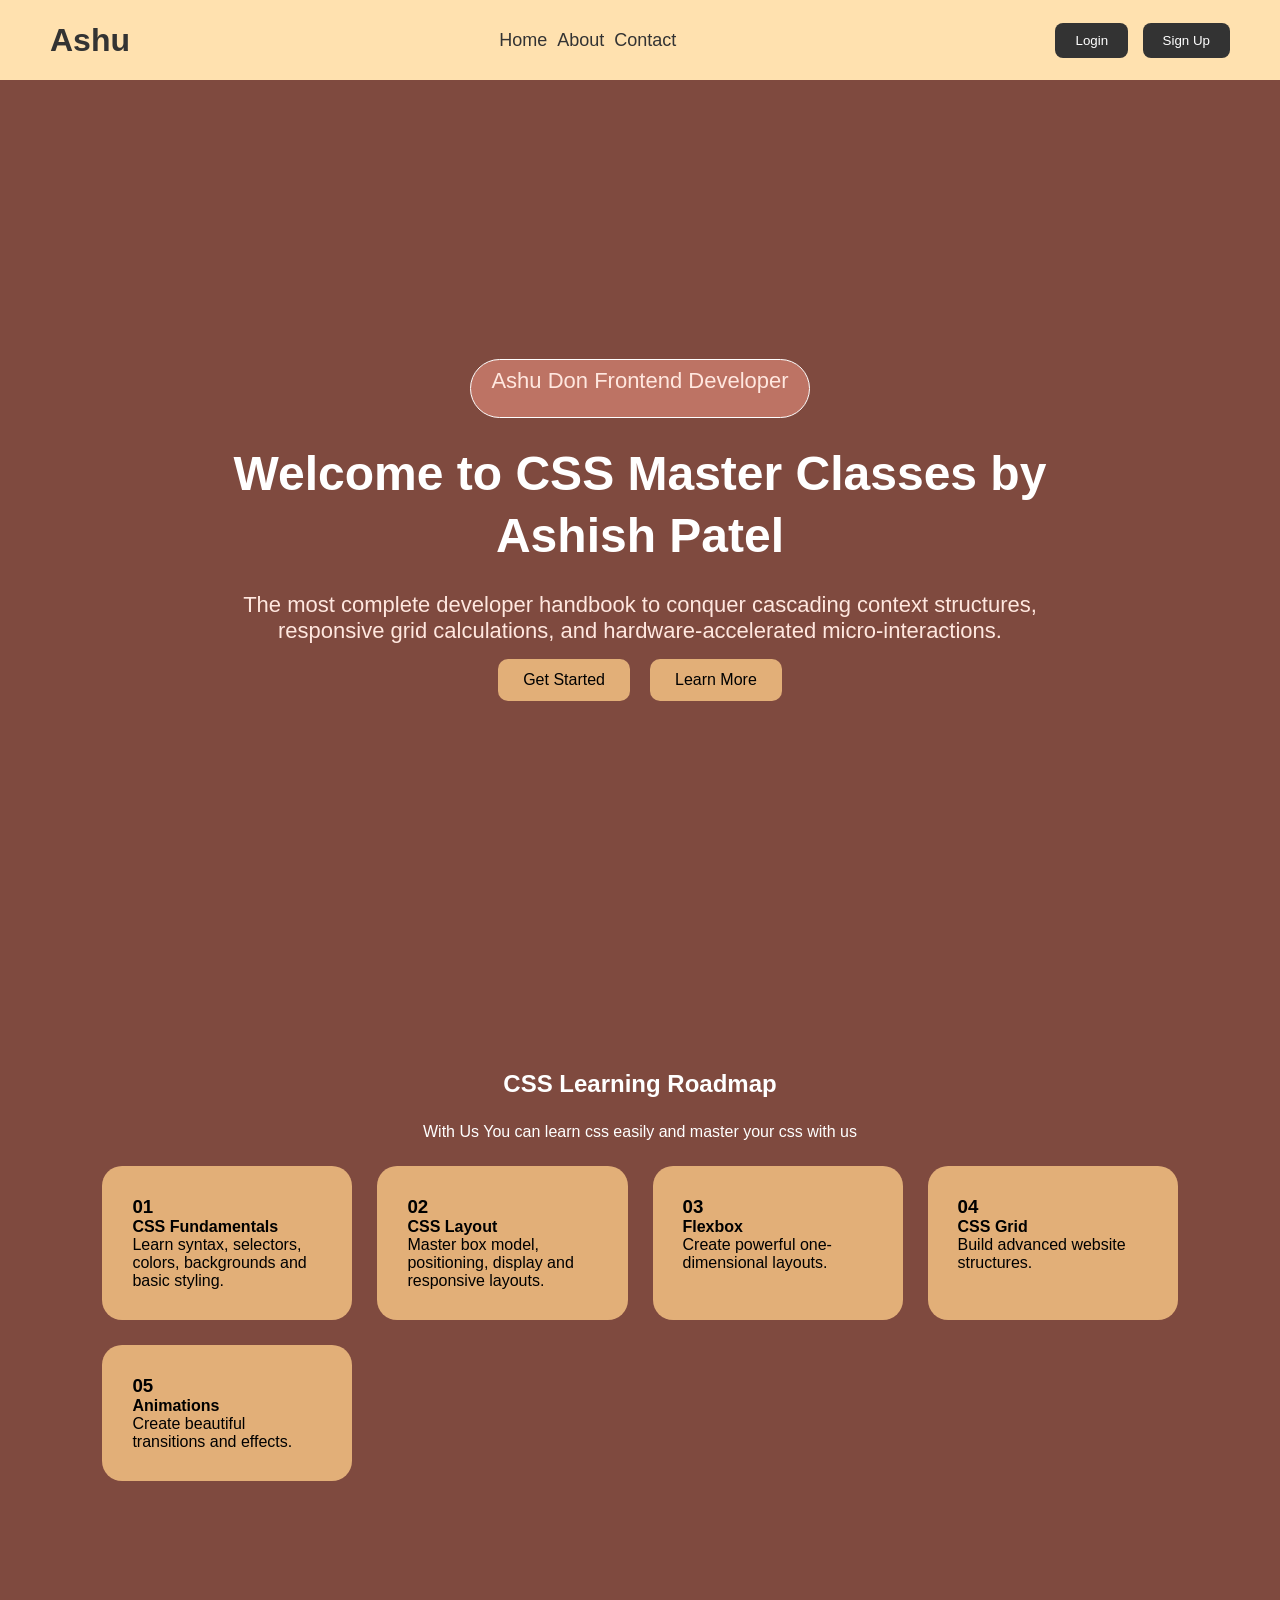
==== CSS-MASTER-PROJECT/index.html @ 46a4c278 "Roadmap added" ====
<!doctype html>
<html lang="en">
  <head>
    <meta charset="UTF-8" />
    <meta name="viewport" content="width=device-width, initial-scale=1.0" />
    <link rel="stylesheet" href="css/navbar.css" />
    <link rel="stylesheet" href="css/style.css" />
    <link rel="stylesheet" href="css/responsive.css" />
    <title>Document</title>
  </head>
  <body>
    <header class="header">
      <h1>Ashu</h1>
      <button
        id="nav-toggle"
        class="nav-toggle"
        aria-expanded="false"
        aria-label="Toggle navigation"
      >
        ☰
      </button>
      <nav>
        <ul>
          <li><a href="#home">Home</a></li>
          <li><a href="#about">About</a></li>
          <li><a href="#contact">Contact</a></li>
        </ul>
      </nav>
      <div>
        <button>Login</button>
        <button>Sign Up</button>
      </div>
    </header>

    <section id="home">
      <div class="Home_intro">
        <p>Ashu Don Frontend Developer</p>
      </div>
      <h1>Welcome to CSS Master Classes by Ashish Patel</h1>
      <p>
        The most complete developer handbook to conquer cascading context
        structures, responsive grid calculations, and hardware-accelerated
        micro-interactions.
      </p>
      <div class="button_container">
        <button class="btn">Get Started</button>
        <button class="btn">Learn More</button>
      </div>
    </section>

    <section id="Roadmap">
        <div class="Roadmap_header">
        <h1>CSS Learning Roadmap</h1>
        <p>With Us You can learn css easily and master your css with us </p>
        </div>
        
<div class="roadmap_container">


<div class="roadmap_card">

<h3>
01
</h3>

<h4>
CSS Fundamentals
</h4>

<p>
Learn syntax, selectors, colors,
backgrounds and basic styling.
</p>

</div>



<div class="roadmap_card">

<h3>
02
</h3>

<h4>
CSS Layout
</h4>

<p>
Master box model, positioning,
display and responsive layouts.
</p>

</div>




<div class="roadmap_card">

<h3>
03
</h3>

<h4>
Flexbox
</h4>

<p>
Create powerful one-dimensional layouts.
</p>

</div>




<div class="roadmap_card">

<h3>
04
</h3>

<h4>
CSS Grid
</h4>

<p>
Build advanced website structures.
</p>

</div>




<div class="roadmap_card">

<h3>
05
</h3>

<h4>
Animations
</h4>

<p>
Create beautiful transitions and effects.
</p>

</div>



</div>

    </section>
    <script src="js/main.js" defer></script>
  </body>
</html>
---- CSS-MASTER-PROJECT/css/navbar.css ----
.header {
    height: 80px;
    width: 100%;
    background-color: #FFE1AF;
    color:#fff;
    display: flex;
    align-items: center;
    justify-content: space-between;
    padding: 0 50px;
}

.header h1 {
    font-size: 32px;
    color: #333;
}
nav ul {
    display: flex;
    list-style: none;
    gap: 10px;
    
}

nav ul li a {
    text-decoration: none;
    color: #333;
    font-size: 18px;
}
nav ul li a:hover {
    color: #fff;
    transform: translateY(-2px);
    transition-timing-function: steps(4, jump-start);
}


.header button {
    padding: 10px 20px;
    border: none;
    border-radius: 8px;

    background-color: #333;
    color: white;

    cursor: pointer;
    margin-left: 10px;

   transition-timing-function: revert-layer;
}


.header button:hover {
    background-color: #361a0a;
    color: #ffffff;
    transform: translateY(-2px);
}


.nav-toggle {
    display: none;
    background: transparent;
    border: none;
    font-size: 26px;
    cursor: pointer;
    color: #333;
}


@media (max-width: 560px) {
    .header {
        padding: 0 16px;
        height: 64px;
    }

    .header h1 {
        font-size: 20px;
    }

    .nav-toggle {
        display: block;
    }

    nav ul {
        display: none;
        position: absolute;
        top: 64px;
        left: 0;
        right: 0;
        background: #FFE1AF;
        flex-direction: column;
        gap: 0;
        padding: 12px 16px;
    }

    nav ul li {
        margin: 8px 0;
    }

    .header.nav-open nav ul {
        display: flex;
    }

    .header > div { 
        display: none;
    }
}
---- CSS-MASTER-PROJECT/css/style.css ----
* {
    margin: 0;
    padding: 0;
    box-sizing: border-box;
}


body {
    background-color: #7f4a3f;
    font-family: Arial, sans-serif;
}



#home {
    min-height: 100vh;

    display: flex;
    flex-direction: column;

    justify-content: center;
    align-items: center;

    text-align: center;

    padding: 20px;
}




.Home_intro {

    height: auto;

    text-align: center;

    padding: 8px 20px;

    border-radius: 50px;

    background-color: #bd7364;

    margin-bottom: 25px;

    color: white;

    font-size: 15px;

    border: 1px solid white;
}



#home h1 {

    max-width: 980px;

    font-size: 48px;

    color: #fff;

    line-height: 1.3;

    margin-bottom: 25px;
}




#home p {

    max-width: 800px;

    color: #ffe7df;

    font-size: 22px;

    margin-bottom: 15px;

}




.button_container {

    display: flex;

    gap: 20px;

    justify-content: center;

    align-items: center;

}


.btn {
    background-color: #e2af78;
    border: none;
    border-radius: 10px;
    padding: 12px 25px;
    color: #000;
    cursor: pointer;
    font-size: 16px;
    transition: all 0.3s ease;
}


.btn:hover {
    transform: translateY(-5px);
    background-color: #f4b46f;
    color: #fff;
}
#Roadmap{
    height: 100vh;
    padding:90px 8%;
}
.Roadmap_header{
    color: white;
    margin-bottom: 25px;
    text-align: center;
}
.Roadmap_header h1{
    margin-bottom: 25px;
}


.roadmap_container{
     display:grid;
    grid-template-columns:
    repeat(auto-fit,minmax(220px,1fr));
    gap:25px;
}

.roadmap_card{
    background-color:#e2af78;
    padding:30px;
    border-radius:20px;
    transition:.4s;
}
.roadmap_card:hover{
    transform:
    translateY(-10px);
    color: white;
    background:#b78856;

}























@media (max-width: 768px) {


    #home h1 {

        font-size: 36px;

        max-width: 600px;

    }


    #home p {

        font-size: 18px;

    }


    .button_container {

        gap: 15px;

    }


    .btn {

        padding: 10px 20px;

    }

}





@media (max-width: 480px) {


    #home {

        padding: 15px;

    }


    .Home_intro {

        font-size: 13px;

        padding: 7px 15px;

    }


    #home h1 {

        font-size: 28px;

        line-height: 1.2;

    }


    #home p {

        font-size: 16px;

        line-height: 1.5;

    }


    .button_container {

        flex-direction: column;

        width: 100%;

    }


    .btn {

        width: 80%;

    }

}
---- CSS-MASTER-PROJECT/css/responsive.css ----
:root{
  --max-content-width: 1200px;
  --gap: 16px;
}


.container{
  width: 100%;
  max-width: var(--max-content-width);
  margin: 0 auto;
  padding: 0 var(--gap);
}


@media (max-width: 900px){
  .grid-2{
    display: block;
  }
}


@media (max-width: 580px){
  body{
    font-size: 16px;
  }

  .header h1{
    margin-right: 8px;
  }

  button{
    padding: 8px 12px;
  }
}


@media (max-width: 420px){
  .header{
    padding: 0 12px;
  }
}
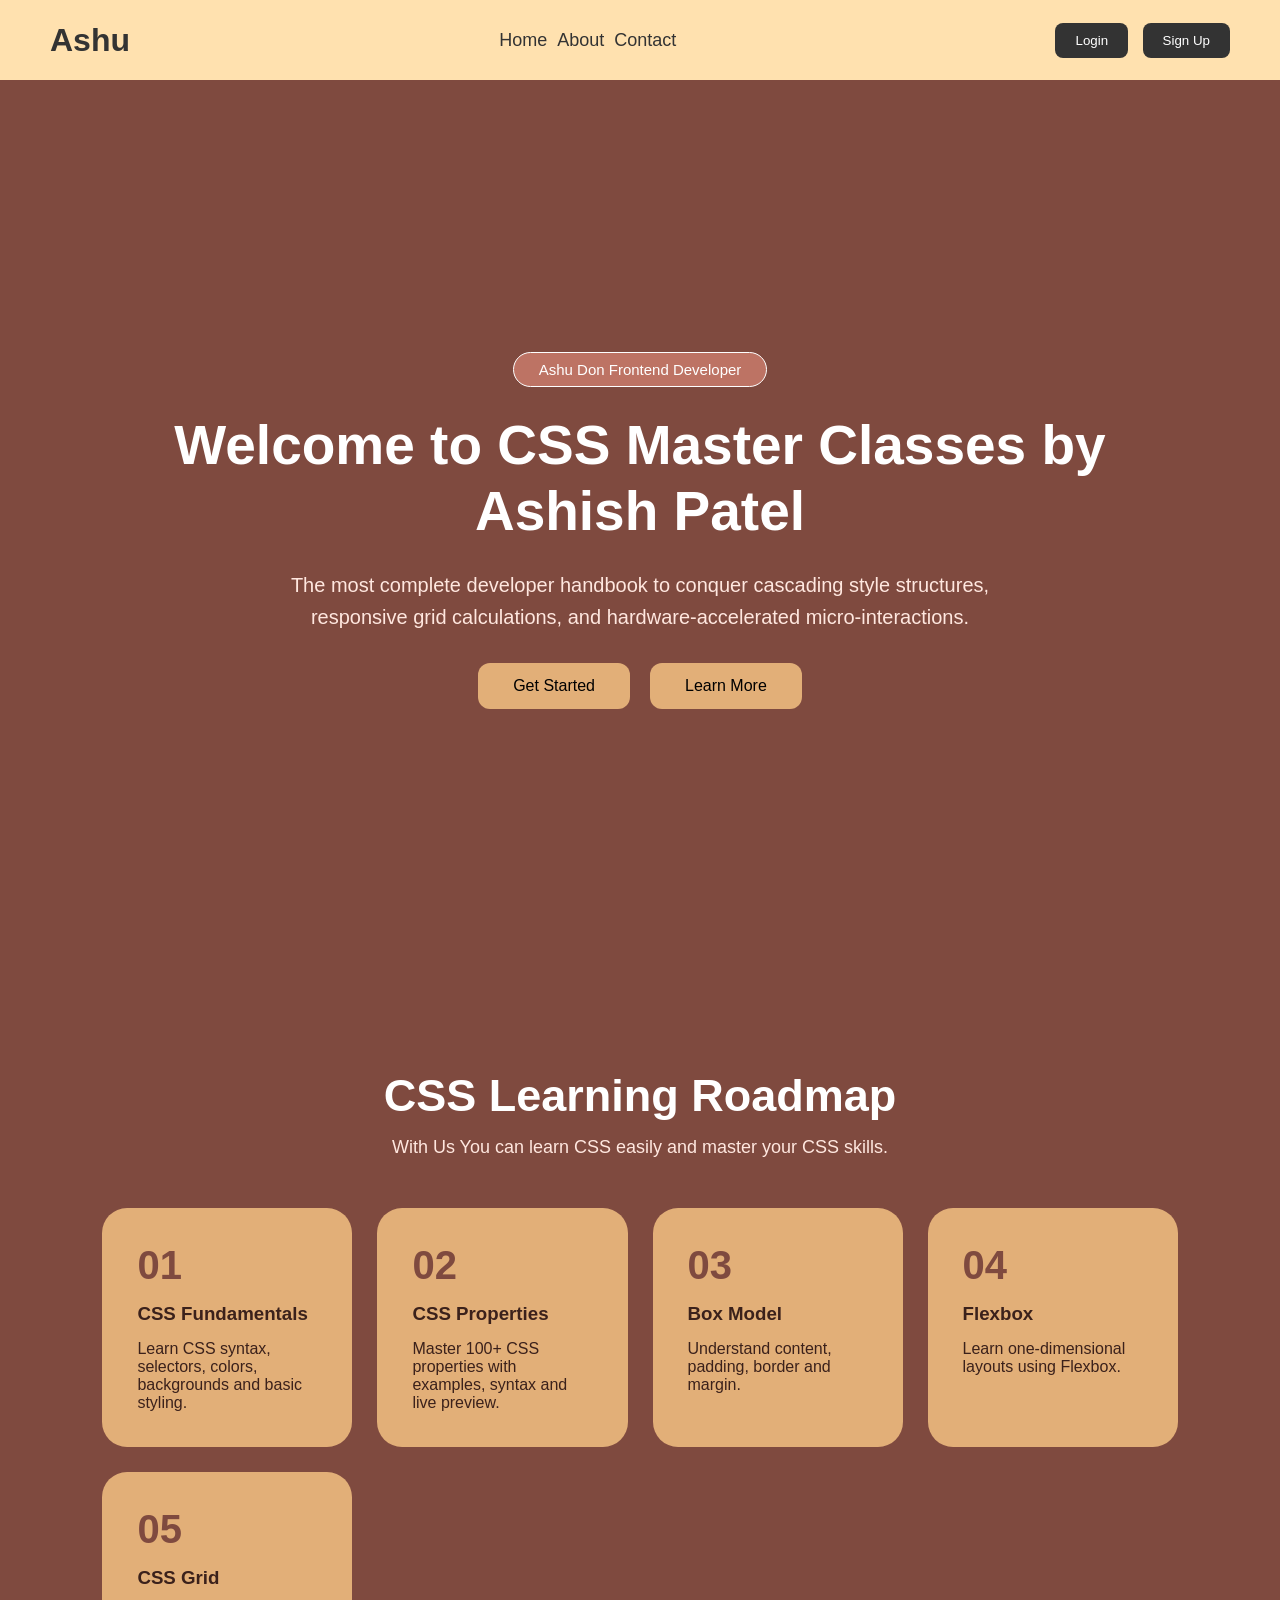
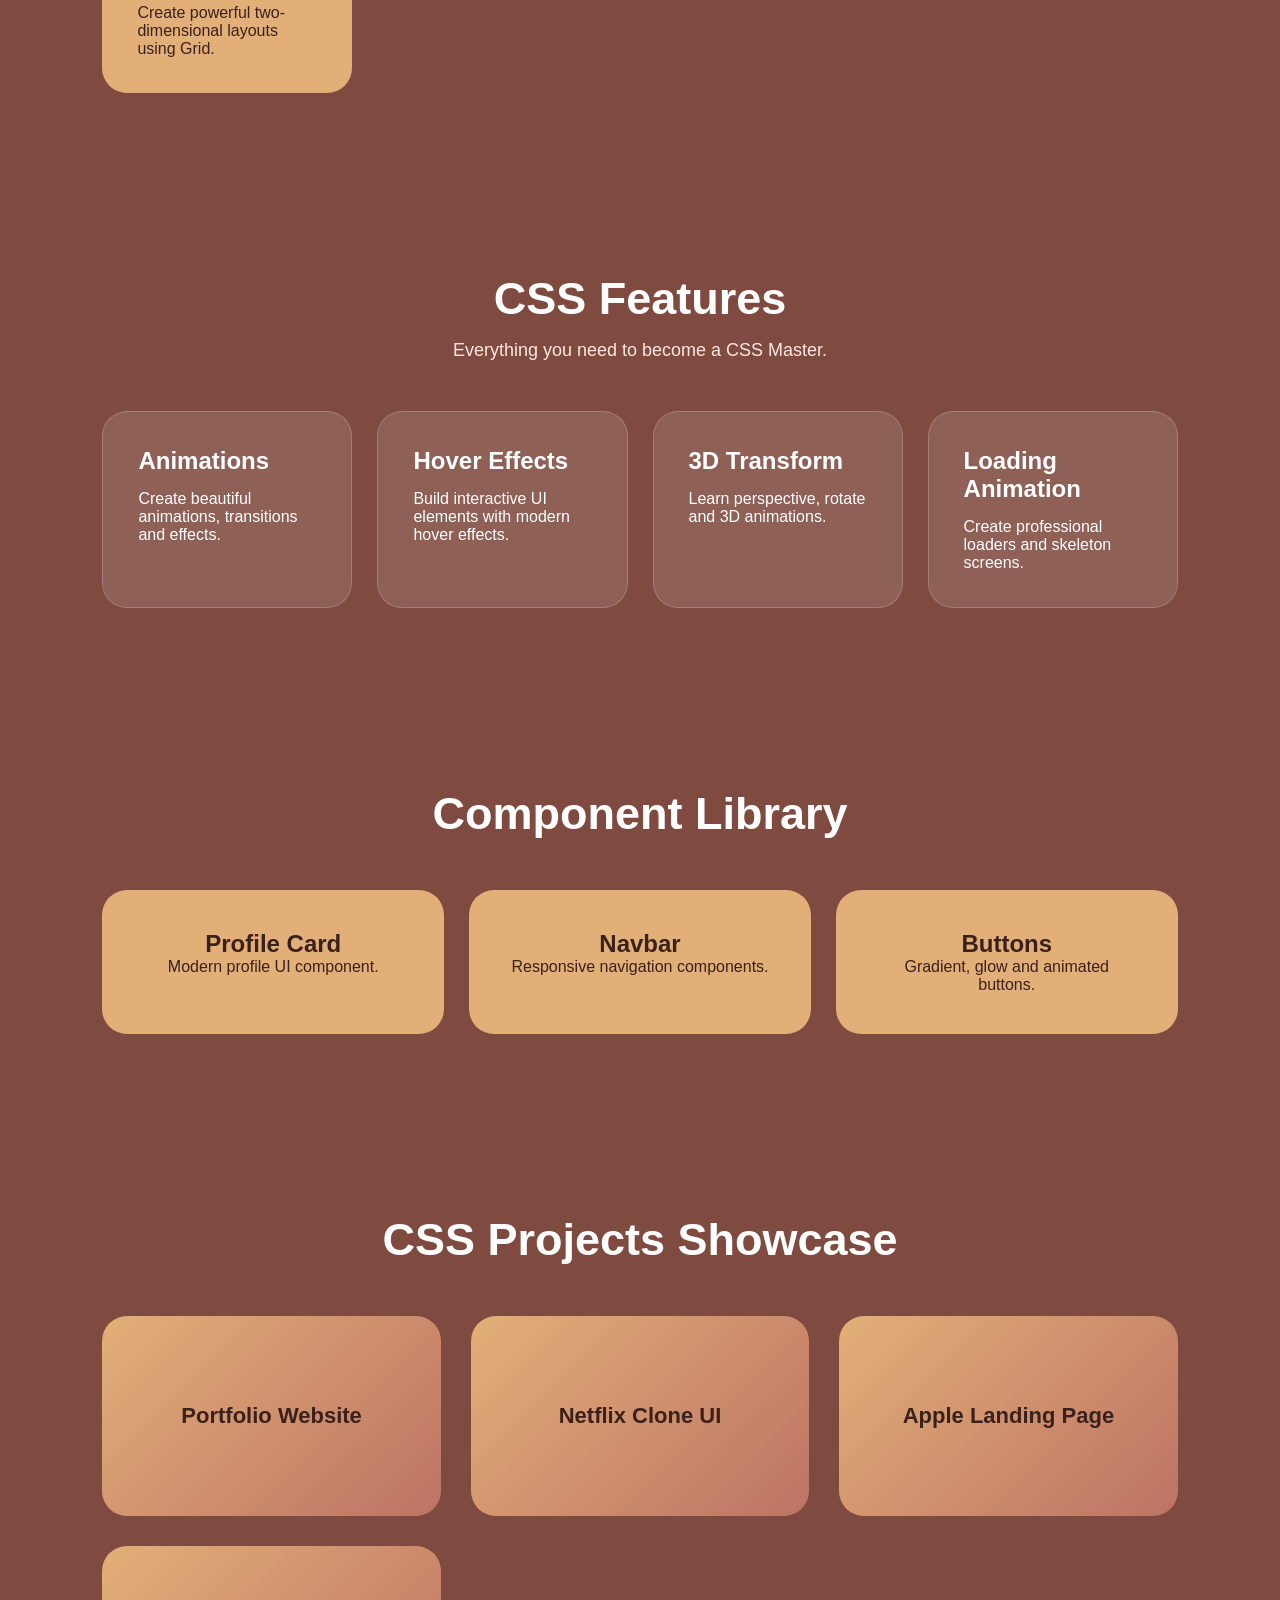
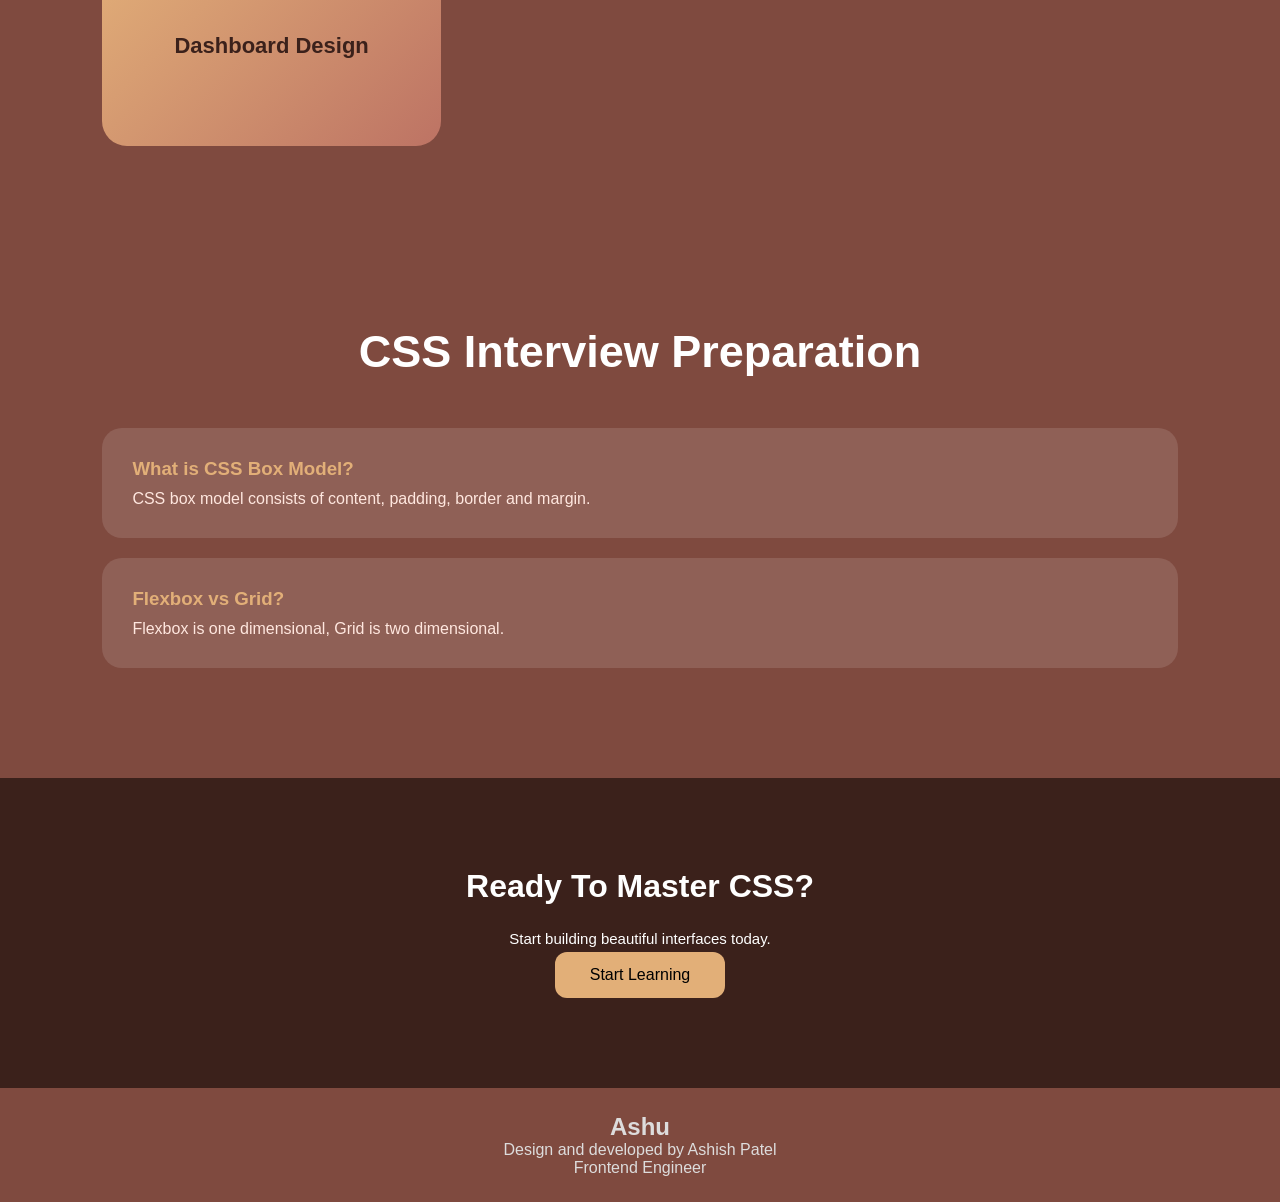
==== commit d12aa2cd: "added" ====
--- a/CSS-MASTER-PROJECT/index.html
+++ b/CSS-MASTER-PROJECT/index.html
@@ -5,6 +5,7 @@
     <meta name="viewport" content="width=device-width, initial-scale=1.0" />
     <link rel="stylesheet" href="css/navbar.css" />
     <link rel="stylesheet" href="css/style.css" />
+    <link rel="stylesheet" href="css/animations.css">
     <link rel="stylesheet" href="css/responsive.css" />
     <title>Document</title>
   </head>
@@ -32,43 +33,83 @@
       </div>
     </header>
 
-    <section id="home">
-      <div class="Home_intro">
+    <!-- ================= HOME SECTION ================= -->
+
+<section id="home">
+
+    <div class="Home_intro">
         <p>Ashu Don Frontend Developer</p>
-      </div>
-      <h1>Welcome to CSS Master Classes by Ashish Patel</h1>
-      <p>
-        The most complete developer handbook to conquer cascading context
-        structures, responsive grid calculations, and hardware-accelerated
-        micro-interactions.
-      </p>
-      <div class="button_container">
-        <button class="btn">Get Started</button>
-        <button class="btn">Learn More</button>
-      </div>
-    </section>
-
-    <section id="Roadmap">
-        <div class="Roadmap_header">
-        <h1>CSS Learning Roadmap</h1>
-        <p>With Us You can learn css easily and master your css with us </p>
-        </div>
-        
+    </div>
+
+
+    <h1>
+        Welcome to CSS Master Classes by Ashish Patel
+    </h1>
+
+
+    <p>
+        The most complete developer handbook to conquer cascading
+        style structures, responsive grid calculations, and
+        hardware-accelerated micro-interactions.
+    </p>
+
+
+    <div class="button_container">
+
+        <button class="btn">
+            Get Started
+        </button>
+
+
+        <button class="btn">
+            Learn More
+        </button>
+
+    </div>
+
+</section>
+
+
+
+
+
+<!-- ================= ROADMAP SECTION ================= -->
+
+
+<section id="Roadmap">
+
+
+<div class="Roadmap_header">
+
+<h1>
+CSS Learning Roadmap
+</h1>
+
+
+<p>
+With Us You can learn CSS easily and master your CSS skills.
+</p>
+
+
+</div>
+
+
+
 <div class="roadmap_container">
 
 
 <div class="roadmap_card">
 
-<h3>
+<h2>
 01
-</h3>
-
-<h4>
+</h2>
+
+<h3>
 CSS Fundamentals
-</h4>
-
-<p>
-Learn syntax, selectors, colors,
+</h3>
+
+<p>
+Learn CSS syntax, selectors, colors,
 backgrounds and basic styling.
 </p>
 
@@ -76,85 +117,426 @@
 
 
 
+
 <div class="roadmap_card">
 
-<h3>
+<h2>
 02
-</h3>
-
-<h4>
-CSS Layout
-</h4>
-
-<p>
-Master box model, positioning,
-display and responsive layouts.
-</p>
-
-</div>
+</h2>
+
+<h3>
+CSS Properties
+</h3>
+
+<p>
+Master 100+ CSS properties with examples,
+syntax and live preview.
+</p>
+
+</div>
+
 
 
 
 
 <div class="roadmap_card">
 
-<h3>
+<h2>
 03
-</h3>
-
-<h4>
+</h2>
+
+<h3>
+Box Model
+</h3>
+
+<p>
+Understand content, padding,
+border and margin.
+</p>
+
+</div>
+
+
+
+
+
+<div class="roadmap_card">
+
+<h2>
+04
+</h2>
+
+<h3>
 Flexbox
-</h4>
-
-<p>
-Create powerful one-dimensional layouts.
-</p>
-
-</div>
+</h3>
+
+<p>
+Learn one-dimensional layouts
+using Flexbox.
+</p>
+
+</div>
+
 
 
 
 
 <div class="roadmap_card">
 
-<h3>
-04
-</h3>
-
-<h4>
+<h2>
+05
+</h2>
+
+<h3>
 CSS Grid
-</h4>
-
-<p>
-Build advanced website structures.
-</p>
-
-</div>
-
-
-
-
-<div class="roadmap_card">
-
-<h3>
-05
-</h3>
-
-<h4>
+</h3>
+
+<p>
+Create powerful two-dimensional
+layouts using Grid.
+</p>
+
+</div>
+
+
+
+</div>
+
+
+</section>
+
+
+
+
+
+
+
+
+<!-- ================= FEATURES SECTION ================= -->
+
+
+<section id="features">
+
+
+<div class="Roadmap_header">
+
+<h1>
+CSS Features
+</h1>
+
+<p>
+Everything you need to become a CSS Master.
+</p>
+
+</div>
+
+
+
+<div class="feature_grid">
+
+
+<div class="card">
+
+<h2>
 Animations
-</h4>
-
-<p>
-Create beautiful transitions and effects.
-</p>
-
-</div>
-
-
-
-</div>
-
-    </section>
+</h2>
+
+<p>
+Create beautiful animations,
+transitions and effects.
+</p>
+
+</div>
+
+
+
+
+<div class="card">
+
+<h2>
+Hover Effects
+</h2>
+
+<p>
+Build interactive UI elements
+with modern hover effects.
+</p>
+
+</div>
+
+
+
+
+<div class="card">
+
+<h2>
+3D Transform
+</h2>
+
+<p>
+Learn perspective,
+rotate and 3D animations.
+</p>
+
+</div>
+
+
+
+
+<div class="card">
+
+<h2>
+Loading Animation
+</h2>
+
+<p>
+Create professional loaders
+and skeleton screens.
+</p>
+
+</div>
+
+
+
+</div>
+
+
+</section>
+
+
+
+
+
+
+
+
+<!-- ================= COMPONENT LIBRARY ================= -->
+
+
+<section id="components">
+
+
+<div class="Roadmap_header">
+
+<h1>
+Component Library
+</h1>
+
+</div>
+
+
+
+<div class="component_grid">
+
+
+<div class="component">
+
+<h2>
+Profile Card
+</h2>
+
+<p>
+Modern profile UI component.
+</p>
+
+</div>
+
+
+
+
+<div class="component">
+
+<h2>
+Navbar
+</h2>
+
+<p>
+Responsive navigation components.
+</p>
+
+</div>
+
+
+
+
+<div class="component">
+
+<h2>
+Buttons
+</h2>
+
+<p>
+Gradient, glow and animated buttons.
+</p>
+
+</div>
+
+
+
+</div>
+
+
+
+</section>
+
+
+
+
+
+
+
+
+<!-- ================= PROJECT SECTION ================= -->
+
+
+<section id="projects">
+
+
+<div class="Roadmap_header">
+
+<h1>
+CSS Projects Showcase
+</h1>
+
+</div>
+
+
+
+<div class="project_grid">
+
+
+<div class="project_card">
+
+Portfolio Website
+
+</div>
+
+
+
+<div class="project_card">
+
+Netflix Clone UI
+
+</div>
+
+
+
+<div class="project_card">
+
+Apple Landing Page
+
+</div>
+
+
+
+<div class="project_card">
+
+Dashboard Design
+
+</div>
+
+
+
+</div>
+
+
+</section>
+
+
+
+
+
+
+
+
+<!-- ================= INTERVIEW SECTION ================= -->
+
+
+<section id="interview">
+
+
+<div class="Roadmap_header">
+
+<h1>
+CSS Interview Preparation
+</h1>
+
+</div>
+
+
+
+
+<div class="question">
+
+
+<h3>
+What is CSS Box Model?
+</h3>
+
+
+<p>
+CSS box model consists of content,
+padding, border and margin.
+</p>
+
+
+</div>
+
+
+
+
+
+<div class="question">
+
+
+<h3>
+Flexbox vs Grid?
+</h3>
+
+
+<p>
+Flexbox is one dimensional,
+Grid is two dimensional.
+</p>
+
+
+</div>
+
+
+
+</section>
+
+<section class="cta">
+
+
+<h2>
+Ready To Master CSS?
+</h2>
+
+
+<p>
+Start building beautiful interfaces today.
+</p>
+
+
+<button class="btn">
+Start Learning
+</button>
+
+
+</section>
+
+<footer class="footer">
+    <h3>Ashu</h3>
+    <p>Design and developed by Ashish Patel</p>
+    <p>Frontend Engineer</p>
+</footer>
+
+
+
+
+
+<script src="js/main.js" defer></script>
     <script src="js/main.js" defer></script>
   </body>
 </html>
--- a/CSS-MASTER-PROJECT/css/style.css
+++ b/CSS-MASTER-PROJECT/css/style.css
@@ -1,263 +1,744 @@
-* {
-    margin: 0;
-    padding: 0;
-    box-sizing: border-box;
-}
-
-
-body {
-    background-color: #7f4a3f;
-    font-family: Arial, sans-serif;
-}
-
-
-
-#home {
-    min-height: 100vh;
-
-    display: flex;
-    flex-direction: column;
-
-    justify-content: center;
-    align-items: center;
-
-    text-align: center;
-
-    padding: 20px;
-}
-
-
-
-
-.Home_intro {
-
-    height: auto;
-
-    text-align: center;
-
-    padding: 8px 20px;
-
-    border-radius: 50px;
-
-    background-color: #bd7364;
-
-    margin-bottom: 25px;
-
-    color: white;
-
-    font-size: 15px;
-
-    border: 1px solid white;
-}
-
-
-
-#home h1 {
-
-    max-width: 980px;
-
-    font-size: 48px;
-
-    color: #fff;
-
-    line-height: 1.3;
-
-    margin-bottom: 25px;
-}
-
-
-
-
-#home p {
-
-    max-width: 800px;
-
-    color: #ffe7df;
-
-    font-size: 22px;
-
-    margin-bottom: 15px;
-
-}
-
-
-
-
-.button_container {
-
-    display: flex;
-
-    gap: 20px;
-
-    justify-content: center;
-
-    align-items: center;
-
-}
-
-
-.btn {
-    background-color: #e2af78;
-    border: none;
-    border-radius: 10px;
-    padding: 12px 25px;
-    color: #000;
-    cursor: pointer;
-    font-size: 16px;
-    transition: all 0.3s ease;
-}
-
-
-.btn:hover {
-    transform: translateY(-5px);
-    background-color: #f4b46f;
-    color: #fff;
-}
-#Roadmap{
-    height: 100vh;
+/* =========================
+   RESET
+========================= */
+
+*{
+    margin:0;
+    padding:0;
+    box-sizing:border-box;
+}
+
+
+html{
+    scroll-behavior:smooth;
+}
+
+
+body{
+
+    background:#7f4a3f;
+
+    font-family:Arial, sans-serif;
+
+    color:white;
+
+}
+
+
+
+
+/* =========================
+   VARIABLES
+========================= */
+
+:root{
+
+    --primary:#e2af78;
+
+    --secondary:#bd7364;
+
+    --card:#9c604f;
+
+    --dark:#3b211b;
+
+    --gradient:
+    linear-gradient(
+        135deg,
+        #e2af78,
+        #bd7364
+    );
+
+}
+
+
+
+
+
+
+/* =========================
+   HOME SECTION
+========================= */
+
+
+#home{
+
+    min-height:100vh;
+
+    display:flex;
+
+    flex-direction:column;
+
+    justify-content:center;
+
+    align-items:center;
+
+    text-align:center;
+
+    padding:20px;
+
+}
+
+
+
+
+.Home_intro{
+
+
+    background:#bd7364;
+
+    padding:8px 25px;
+
+    border-radius:50px;
+
+    border:1px solid white;
+
+    margin-bottom:25px;
+
+}
+
+
+
+
+.Home_intro p{
+
+    font-size:15px;
+
+}
+
+
+
+
+#home h1{
+
+
+    max-width:1000px;
+
+    font-size:55px;
+
+    line-height:1.2;
+
+    margin-bottom:25px;
+
+
+}
+
+
+
+
+#home>p{
+
+
+    max-width:800px;
+
+    font-size:20px;
+
+    color:#ffe7df;
+
+    line-height:1.6;
+
+
+}
+
+
+
+
+
+.button_container{
+
+
+    display:flex;
+
+    gap:20px;
+
+    margin-top:30px;
+
+
+}
+
+
+
+
+
+.btn{
+
+
+    padding:14px 35px;
+
+    border:none;
+
+    border-radius:12px;
+
+    background:#e2af78;
+
+    color:#000;
+
+    cursor:pointer;
+
+    font-size:16px;
+
+    transition:.3s;
+
+
+}
+
+
+
+.btn:hover{
+
+
+    transform:translateY(-5px);
+
+    background:#f4b46f;
+
+    color:white;
+
+}
+
+
+
+
+
+
+
+/* =========================
+   COMMON SECTION
+========================= */
+
+
+section{
+
+
     padding:90px 8%;
-}
+
+
+}
+
+
+
+
 .Roadmap_header{
-    color: white;
-    margin-bottom: 25px;
-    text-align: center;
-}
+
+
+    text-align:center;
+
+    margin-bottom:50px;
+
+
+}
+
+
+
 .Roadmap_header h1{
-    margin-bottom: 25px;
-}
+
+
+    font-size:45px;
+
+    margin-bottom:15px;
+
+
+}
+
+
+
+.Roadmap_header p{
+
+
+    color:#ffe7df;
+
+    font-size:18px;
+
+
+}
+
+
+
+
+
+
+
+/* =========================
+   ROADMAP
+========================= */
 
 
 .roadmap_container{
-     display:grid;
+
+
+    display:grid;
+
     grid-template-columns:
-    repeat(auto-fit,minmax(220px,1fr));
+    repeat(auto-fit,minmax(230px,1fr));
+
+
     gap:25px;
-}
+
+
+}
+
+
+
 
 .roadmap_card{
-    background-color:#e2af78;
-    padding:30px;
-    border-radius:20px;
+
+
+    background:#e2af78;
+
+    color:#3b211b;
+
+    padding:35px;
+
+    border-radius:25px;
+
     transition:.4s;
-}
+
+
+}
+
+
+
+
+.roadmap_card h2{
+
+
+    font-size:40px;
+
+    color:#7f4a3f;
+
+
+}
+
+
+
+.roadmap_card h3{
+
+
+    margin:15px 0;
+
+}
+
+
+
+
+
 .roadmap_card:hover{
+
+
+    transform:translateY(-12px);
+
+
+    background:#b78856;
+
+    color:white;
+
+
+}
+
+
+
+
+
+
+
+
+/* =========================
+ FEATURES
+========================= */
+
+
+.feature_grid{
+
+
+    display:grid;
+
+
+    grid-template-columns:
+    repeat(auto-fit,minmax(250px,1fr));
+
+
+    gap:25px;
+
+
+}
+
+
+
+
+
+.card{
+
+
+    background:rgba(255,255,255,0.12);
+
+    padding:35px;
+
+    border-radius:25px;
+
+    backdrop-filter:blur(10px);
+
+    border:1px solid rgba(255,255,255,.2);
+
+    transition:.4s;
+
+
+}
+
+
+
+
+
+.card:hover{
+
+
+    transform:scale(1.05);
+
+
+    background:#bd7364;
+
+
+}
+
+
+
+
+.card h2{
+
+
+    margin-bottom:15px;
+
+
+}
+
+
+
+
+
+
+
+
+
+/* =========================
+ COMPONENTS
+========================= */
+
+
+.component_grid{
+
+
+    display:grid;
+
+    grid-template-columns:
+    repeat(auto-fit,minmax(250px,1fr));
+
+
+    gap:25px;
+
+
+}
+
+
+
+
+
+.component{
+
+
+    background:#e2af78;
+
+    color:#3b211b;
+
+    padding:40px;
+
+    border-radius:25px;
+
+    text-align:center;
+
+    transition:.4s;
+
+
+}
+
+
+
+
+.component:hover{
+
+
     transform:
     translateY(-10px);
-    color: white;
-    background:#b78856;
-
-}
-
-
-
-
-
-
-
-
-
-
-
-
-
-
-
-
-
-
-
-
-
-
-
-@media (max-width: 768px) {
-
-
-    #home h1 {
-
-        font-size: 36px;
-
-        max-width: 600px;
-
-    }
-
-
-    #home p {
-
-        font-size: 18px;
-
-    }
-
-
-    .button_container {
-
-        gap: 15px;
-
-    }
-
-
-    .btn {
-
-        padding: 10px 20px;
-
-    }
-
-}
-
-
-
-
-
-@media (max-width: 480px) {
-
-
-    #home {
-
-        padding: 15px;
-
-    }
-
-
-    .Home_intro {
-
-        font-size: 13px;
-
-        padding: 7px 15px;
-
-    }
-
-
-    #home h1 {
-
-        font-size: 28px;
-
-        line-height: 1.2;
-
-    }
-
-
-    #home p {
-
-        font-size: 16px;
-
-        line-height: 1.5;
-
-    }
-
-
-    .button_container {
-
-        flex-direction: column;
-
-        width: 100%;
-
-    }
-
-
-    .btn {
-
-        width: 80%;
-
-    }
+
+
+    background:#f4b46f;
+
+
+}
+
+
+
+
+
+
+
+
+
+/* =========================
+ PROJECTS
+========================= */
+
+
+.project_grid{
+
+
+    display:grid;
+
+
+    grid-template-columns:
+    repeat(auto-fit,minmax(250px,1fr));
+
+
+    gap:30px;
+
+
+}
+
+
+
+
+.project_card{
+
+
+    height:200px;
+
+
+    background:
+    linear-gradient(
+        135deg,
+        #e2af78,
+        #bd7364
+    );
+
+
+    border-radius:25px;
+
+
+    display:flex;
+
+
+    justify-content:center;
+
+
+    align-items:center;
+
+
+    font-size:22px;
+
+
+    font-weight:bold;
+
+
+    color:#3b211b;
+
+
+    transition:.4s;
+
+
+}
+
+
+
+
+.project_card:hover{
+
+
+    transform:
+    translateY(-15px)
+    scale(1.05);
+
+
+    color:white;
+
+
+}
+
+
+
+
+
+
+
+
+/* =========================
+ INTERVIEW
+========================= */
+
+
+.question{
+
+
+    background:rgba(255,255,255,.12);
+
+
+    padding:30px;
+
+
+    border-radius:20px;
+
+
+    margin-bottom:20px;
+
+
+    transition:.3s;
+
+
+}
+
+
+
+
+.question:hover{
+
+
+    background:#bd7364;
+
+
+}
+
+
+
+
+.question h3{
+
+
+    color:#e2af78;
+
+    margin-bottom:10px;
+
+
+}
+
+
+
+.question p{
+
+
+    color:#ffe7df;
+
+
+}
+
+
+
+
+
+
+
+
+/* =========================
+ ANIMISTA
+========================= */
+
+
+.tracking-in-contract-bck-bottom{
+
+
+animation:
+tracking-in-contract-bck-bottom
+0.8s ease both;
+
+
+}
+
+.cta{
+    text-align: center;
+    background-color: #3b211b;
+
+}
+.cta h2{
+font-size: 32px;
+margin-bottom: 25px;
+}
+.cta p{
+  font-size: 15px;
+margin-bottom: 5px;  
+}
+.footer{
+    text-align: center;
+    margin: 25px;
+    color: #dddcdc;
+}
+.footer h3{
+    font-size: 24px;
+}
+
+
+
+/* =========================
+ RESPONSIVE
+========================= */
+
+
+@media(max-width:768px){
+
+
+#home h1{
+
+    font-size:38px;
+
+}
+
+
+
+#home>p{
+
+    font-size:17px;
+
+}
+
+
+
+.button_container{
+
+    flex-direction:column;
+
+}
+
+
+
+.Roadmap_header h1{
+
+    font-size:35px;
+
+}
+
+
+
+}
+
+
+
+@media(max-width:480px){
+
+
+#home h1{
+
+    font-size:28px;
+
+}
+
+
+
+.btn{
+
+    width:200px;
+
+}
+
+
+
+section{
+
+    padding:60px 5%;
+
+}
+
 
 }
--- a/CSS-MASTER-PROJECT/css/animations.css
+++ b/CSS-MASTER-PROJECT/css/animations.css
@@ -0,0 +1,32 @@
+@-webkit-keyframes tracking-in-contract-bck-bottom {
+  0% {
+    letter-spacing: 1em;
+    -webkit-transform: translateZ(400px) translateY(300px);
+            transform: translateZ(400px) translateY(300px);
+    opacity: 0;
+  }
+  40% {
+    opacity: 0.6;
+  }
+  100% {
+    -webkit-transform: translateZ(0) translateY(0);
+            transform: translateZ(0) translateY(0);
+    opacity: 1;
+  }
+}
+@keyframes tracking-in-contract-bck-bottom {
+  0% {
+    letter-spacing: 1em;
+    -webkit-transform: translateZ(400px) translateY(300px);
+            transform: translateZ(400px) translateY(300px);
+    opacity: 0;
+  }
+  40% {
+    opacity: 0.6;
+  }
+  100% {
+    -webkit-transform: translateZ(0) translateY(0);
+            transform: translateZ(0) translateY(0);
+    opacity: 1;
+  }
+}
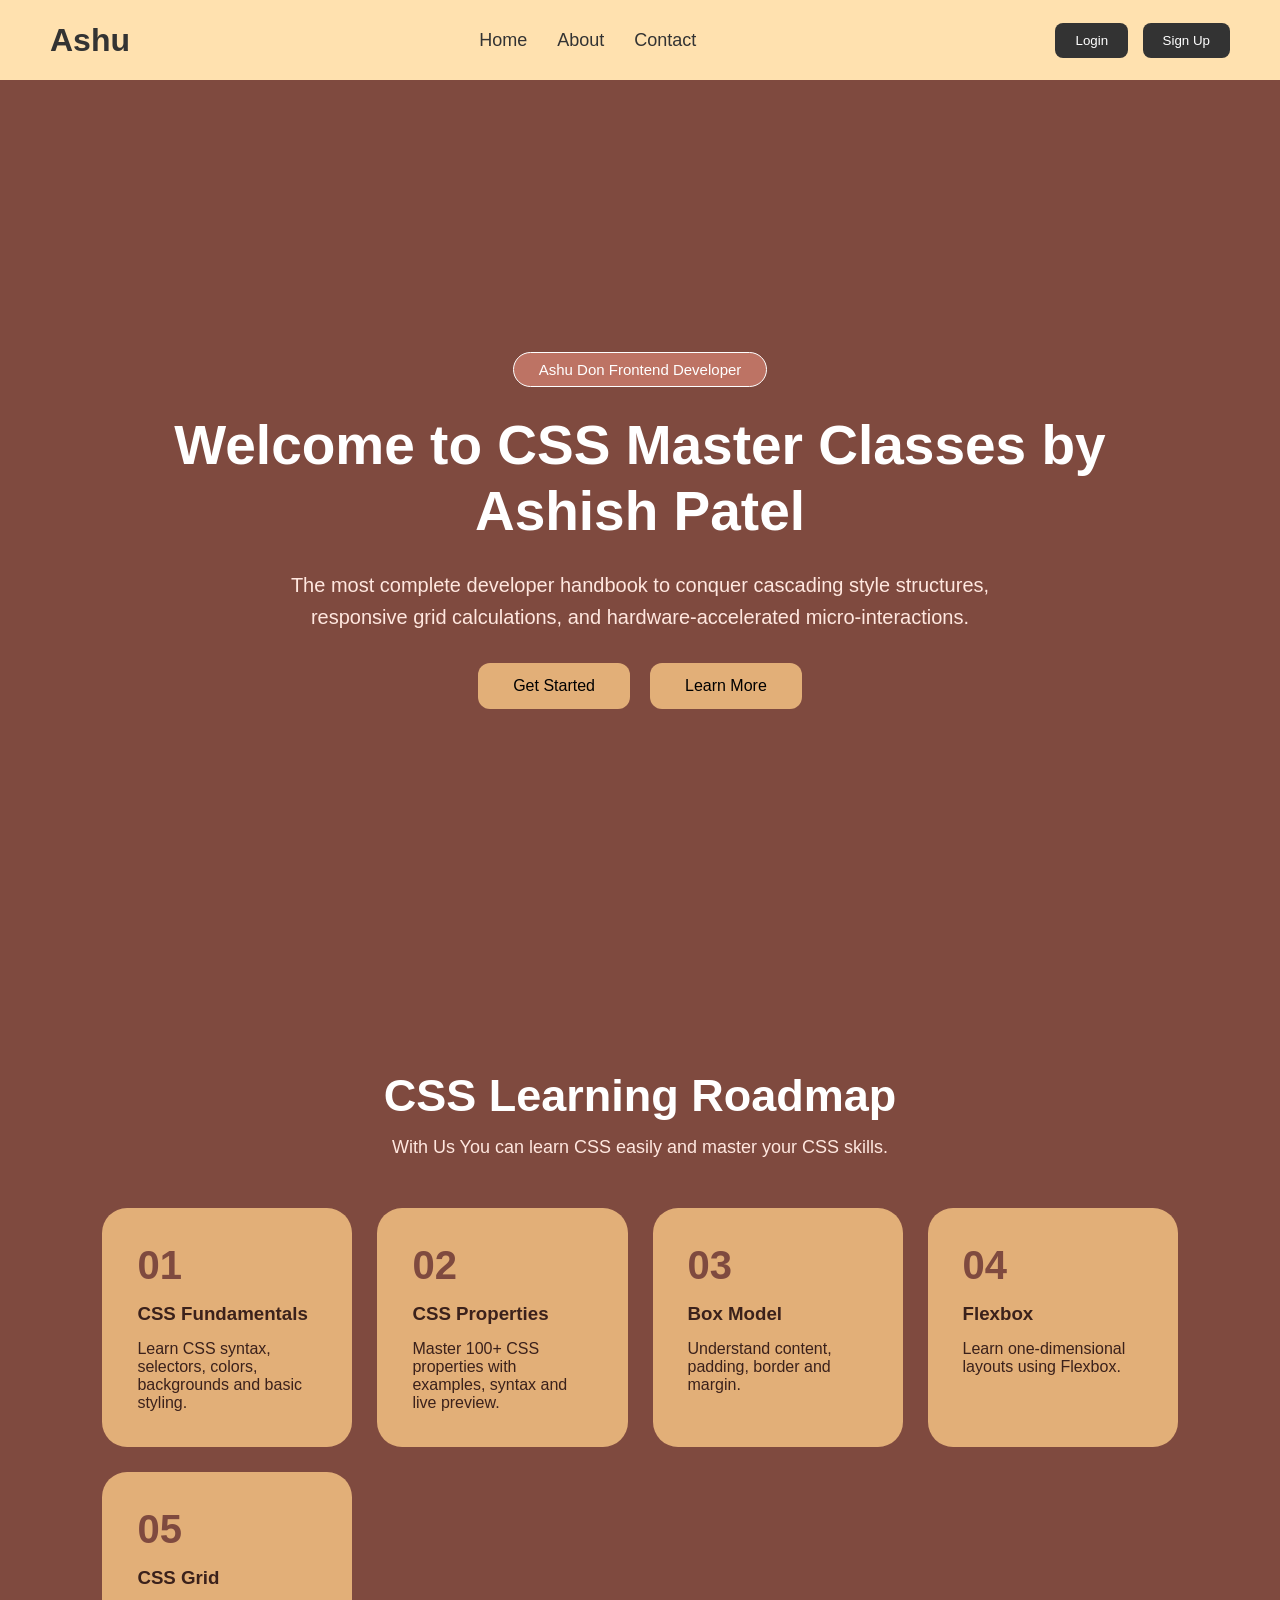
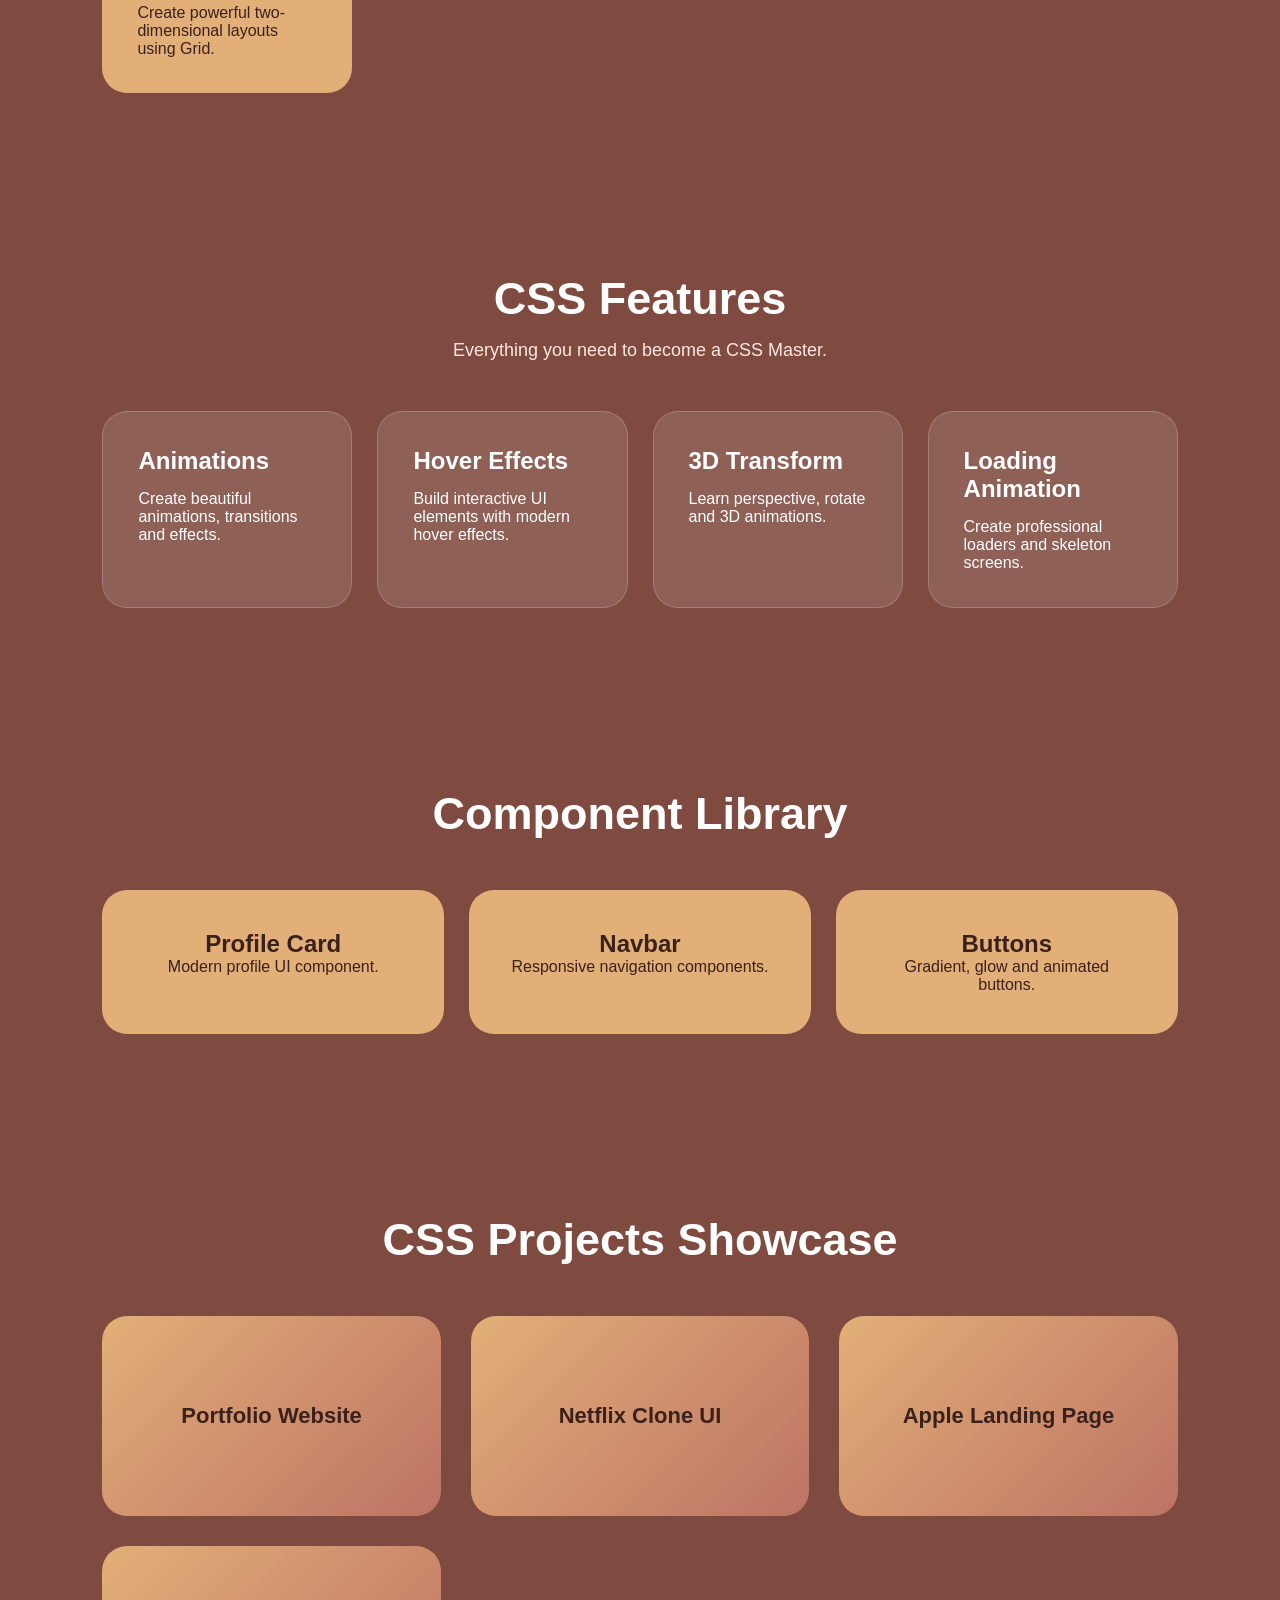
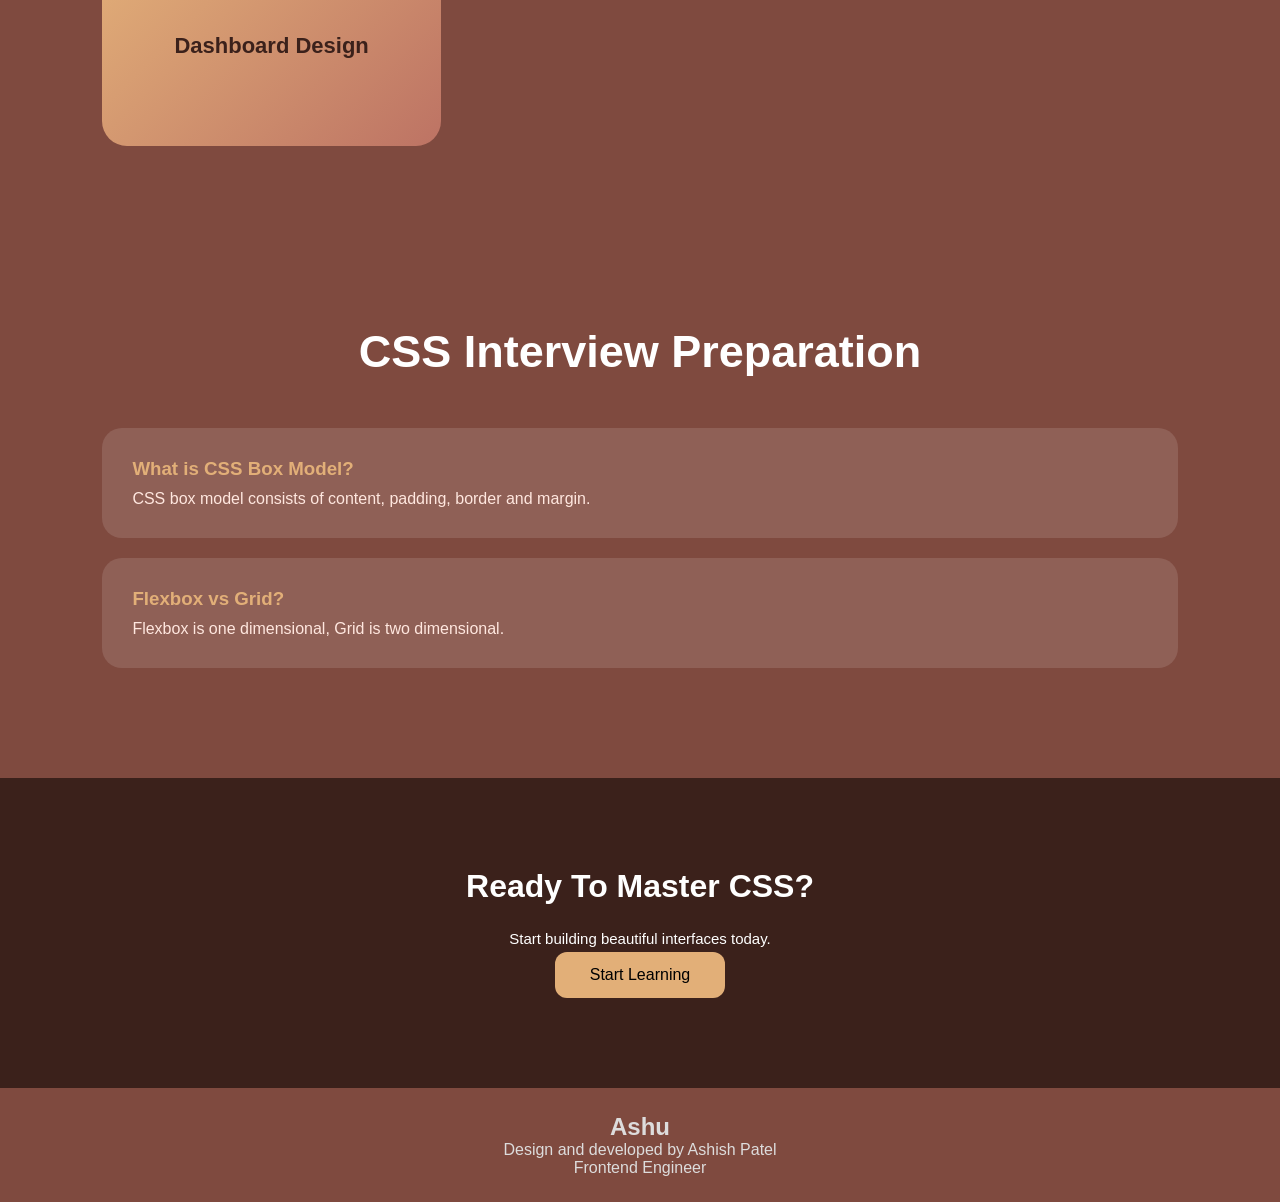
==== commit 496fada8: "added" ====
--- a/CSS-MASTER-PROJECT/index.html
+++ b/CSS-MASTER-PROJECT/index.html
@@ -7,7 +7,8 @@
     <link rel="stylesheet" href="css/style.css" />
     <link rel="stylesheet" href="css/animations.css">
     <link rel="stylesheet" href="css/responsive.css" />
-    <title>Document</title>
+    <link rel="stylesheet" href="css/buttons.css"/>
+    <title>Ashu Css</title>
   </head>
   <body>
     <header class="header">
@@ -22,9 +23,9 @@
       </button>
       <nav>
         <ul>
-          <li><a href="#home">Home</a></li>
-          <li><a href="#about">About</a></li>
-          <li><a href="#contact">Contact</a></li>
+          <li><a href="index.html">Home</a></li>
+          <li><a href="pages/about.html">About</a></li>
+          <li><a href="/CSS-MASTER-PROJECT/pages/contact.html">Contact</a></li>
         </ul>
       </nav>
       <div>
@@ -33,7 +34,6 @@
       </div>
     </header>
 
-    <!-- ================= HOME SECTION ================= -->
 
 <section id="home">
 
@@ -69,13 +69,6 @@
 
 </section>
 
-
-
-
-
-<!-- ================= ROADMAP SECTION ================= -->
-
-
 <section id="Roadmap">
 
 
@@ -93,8 +86,6 @@
 
 </div>
 
-
-
 <div class="roadmap_container">
 
 
@@ -116,8 +107,6 @@
 </div>
 
 
-
-
 <div class="roadmap_card">
 
 <h2>
@@ -136,9 +125,6 @@
 </div>
 
 
-
-
-
 <div class="roadmap_card">
 
 <h2>
@@ -156,10 +142,6 @@
 
 </div>
 
-
-
-
-
 <div class="roadmap_card">
 
 <h2>
@@ -177,10 +159,6 @@
 
 </div>
 
-
-
-
-
 <div class="roadmap_card">
 
 <h2>
@@ -204,15 +182,6 @@
 
 
 </section>
-
-
-
-
-
-
-
-
-<!-- ================= FEATURES SECTION ================= -->
 
 
 <section id="features">
@@ -230,8 +199,6 @@
 
 </div>
 
-
-
 <div class="feature_grid">
 
 
@@ -248,9 +215,6 @@
 
 </div>
 
-
-
-
 <div class="card">
 
 <h2>
@@ -264,9 +228,6 @@
 
 </div>
 
-
-
-
 <div class="card">
 
 <h2>
@@ -280,9 +241,6 @@
 
 </div>
 
-
-
-
 <div class="card">
 
 <h2>
@@ -296,21 +254,10 @@
 
 </div>
 
-
-
-</div>
-
-
-</section>
-
-
-
-
-
-
-
-
-<!-- ================= COMPONENT LIBRARY ================= -->
+</div>
+
+
+</section>
 
 
 <section id="components">
@@ -325,7 +272,6 @@
 </div>
 
 
-
 <div class="component_grid">
 
 
@@ -342,8 +288,6 @@
 </div>
 
 
-
-
 <div class="component">
 
 <h2>
@@ -356,9 +300,6 @@
 
 </div>
 
-
-
-
 <div class="component">
 
 <h2>
@@ -371,23 +312,9 @@
 
 </div>
 
-
-
-</div>
-
-
-
-</section>
-
-
-
-
-
-
-
-
-<!-- ================= PROJECT SECTION ================= -->
-
+</div>
+
+</section>
 
 <section id="projects">
 
@@ -401,7 +328,6 @@
 </div>
 
 
-
 <div class="project_grid">
 
 
@@ -412,46 +338,27 @@
 </div>
 
 
-
 <div class="project_card">
 
 Netflix Clone UI
 
 </div>
 
-
-
 <div class="project_card">
 
 Apple Landing Page
 
 </div>
 
-
-
 <div class="project_card">
 
 Dashboard Design
 
 </div>
 
-
-
-</div>
-
-
-</section>
-
-
-
-
-
-
-
-
-<!-- ================= INTERVIEW SECTION ================= -->
-
-
+</div>
+
+</section>
 <section id="interview">
 
 
@@ -462,10 +369,6 @@
 </h1>
 
 </div>
-
-
-
-
 <div class="question">
 
 
@@ -481,49 +384,26 @@
 
 
 </div>
-
-
-
-
-
 <div class="question">
-
-
 <h3>
 Flexbox vs Grid?
 </h3>
-
-
 <p>
 Flexbox is one dimensional,
 Grid is two dimensional.
 </p>
-
-
-</div>
-
-
-
-</section>
-
+</div>
+</section>
 <section class="cta">
-
-
 <h2>
 Ready To Master CSS?
 </h2>
-
-
 <p>
 Start building beautiful interfaces today.
 </p>
-
-
 <button class="btn">
 Start Learning
 </button>
-
-
 </section>
 
 <footer class="footer">
@@ -531,11 +411,6 @@
     <p>Design and developed by Ashish Patel</p>
     <p>Frontend Engineer</p>
 </footer>
-
-
-
-
-
 <script src="js/main.js" defer></script>
     <script src="js/main.js" defer></script>
   </body>
--- a/CSS-MASTER-PROJECT/css/navbar.css
+++ b/CSS-MASTER-PROJECT/css/navbar.css
@@ -16,7 +16,7 @@
 nav ul {
     display: flex;
     list-style: none;
-    gap: 10px;
+    gap: 30px;
     
 }
 
--- a/CSS-MASTER-PROJECT/css/style.css
+++ b/CSS-MASTER-PROJECT/css/style.css
@@ -1,744 +1,310 @@
-/* =========================
-   RESET
-========================= */
-
-*{
-    margin:0;
-    padding:0;
-    box-sizing:border-box;
-}
-
-
-html{
-    scroll-behavior:smooth;
-}
-
-
-body{
-
-    background:#7f4a3f;
-
-    font-family:Arial, sans-serif;
-
-    color:white;
-
-}
-
-
-
-
-/* =========================
-   VARIABLES
-========================= */
-
-:root{
-
-    --primary:#e2af78;
-
-    --secondary:#bd7364;
-
-    --card:#9c604f;
-
-    --dark:#3b211b;
-
-    --gradient:
-    linear-gradient(
-        135deg,
-        #e2af78,
-        #bd7364
-    );
-
-}
-
-
-
-
-
-
-/* =========================
-   HOME SECTION
-========================= */
-
-
-#home{
-
-    min-height:100vh;
-
-    display:flex;
-
-    flex-direction:column;
-
-    justify-content:center;
-
-    align-items:center;
-
-    text-align:center;
-
-    padding:20px;
-
-}
-
-
-
-
-.Home_intro{
-
-
-    background:#bd7364;
-
-    padding:8px 25px;
-
-    border-radius:50px;
-
-    border:1px solid white;
-
-    margin-bottom:25px;
-
-}
-
-
-
-
-.Home_intro p{
-
-    font-size:15px;
-
-}
-
-
-
-
-#home h1{
-
-
-    max-width:1000px;
-
-    font-size:55px;
-
-    line-height:1.2;
-
-    margin-bottom:25px;
-
-
-}
-
-
-
-
-#home>p{
-
-
-    max-width:800px;
-
-    font-size:20px;
-
-    color:#ffe7df;
-
-    line-height:1.6;
-
-
-}
-
-
-
-
-
-.button_container{
-
-
-    display:flex;
-
-    gap:20px;
-
-    margin-top:30px;
-
-
-}
-
-
-
-
-
-.btn{
-
-
-    padding:14px 35px;
-
-    border:none;
-
-    border-radius:12px;
-
-    background:#e2af78;
-
-    color:#000;
-
-    cursor:pointer;
-
-    font-size:16px;
-
-    transition:.3s;
-
-
-}
-
-
-
-.btn:hover{
-
-
-    transform:translateY(-5px);
-
-    background:#f4b46f;
-
-    color:white;
-
-}
-
-
-
-
-
-
-
-/* =========================
-   COMMON SECTION
-========================= */
-
-
-section{
-
-
-    padding:90px 8%;
-
-
-}
-
-
-
-
-.Roadmap_header{
-
-
-    text-align:center;
-
-    margin-bottom:50px;
-
-
-}
-
-
-
-.Roadmap_header h1{
-
-
-    font-size:45px;
-
-    margin-bottom:15px;
-
-
-}
-
-
-
-.Roadmap_header p{
-
-
-    color:#ffe7df;
-
-    font-size:18px;
-
-
-}
-
-
-
-
-
-
-
-/* =========================
-   ROADMAP
-========================= */
-
-
-.roadmap_container{
-
-
-    display:grid;
-
-    grid-template-columns:
-    repeat(auto-fit,minmax(230px,1fr));
-
-
-    gap:25px;
-
-
-}
-
-
-
-
-.roadmap_card{
-
-
-    background:#e2af78;
-
-    color:#3b211b;
-
-    padding:35px;
-
-    border-radius:25px;
-
-    transition:.4s;
-
-
-}
-
-
-
-
-.roadmap_card h2{
-
-
-    font-size:40px;
-
-    color:#7f4a3f;
-
-
-}
-
-
-
-.roadmap_card h3{
-
-
-    margin:15px 0;
-
-}
-
-
-
-
-
-.roadmap_card:hover{
-
-
-    transform:translateY(-12px);
-
-
-    background:#b78856;
-
-    color:white;
-
-
-}
-
-
-
-
-
-
-
-
-/* =========================
- FEATURES
-========================= */
-
-
-.feature_grid{
-
-
-    display:grid;
-
-
-    grid-template-columns:
-    repeat(auto-fit,minmax(250px,1fr));
-
-
-    gap:25px;
-
-
-}
-
-
-
-
-
-.card{
-
-
-    background:rgba(255,255,255,0.12);
-
-    padding:35px;
-
-    border-radius:25px;
-
-    backdrop-filter:blur(10px);
-
-    border:1px solid rgba(255,255,255,.2);
-
-    transition:.4s;
-
-
-}
-
-
-
-
-
-.card:hover{
-
-
-    transform:scale(1.05);
-
-
-    background:#bd7364;
-
-
-}
-
-
-
-
-.card h2{
-
-
-    margin-bottom:15px;
-
-
-}
-
-
-
-
-
-
-
-
-
-/* =========================
- COMPONENTS
-========================= */
-
-
-.component_grid{
-
-
-    display:grid;
-
-    grid-template-columns:
-    repeat(auto-fit,minmax(250px,1fr));
-
-
-    gap:25px;
-
-
-}
-
-
-
-
-
-.component{
-
-
-    background:#e2af78;
-
-    color:#3b211b;
-
-    padding:40px;
-
-    border-radius:25px;
-
-    text-align:center;
-
-    transition:.4s;
-
-
-}
-
-
-
-
-.component:hover{
-
-
-    transform:
-    translateY(-10px);
-
-
-    background:#f4b46f;
-
-
-}
-
-
-
-
-
-
-
-
-
-/* =========================
- PROJECTS
-========================= */
-
-
-.project_grid{
-
-
-    display:grid;
-
-
-    grid-template-columns:
-    repeat(auto-fit,minmax(250px,1fr));
-
-
-    gap:30px;
-
-
-}
-
-
-
-
-.project_card{
-
-
-    height:200px;
-
-
-    background:
-    linear-gradient(
-        135deg,
-        #e2af78,
-        #bd7364
-    );
-
-
-    border-radius:25px;
-
-
-    display:flex;
-
-
-    justify-content:center;
-
-
-    align-items:center;
-
-
-    font-size:22px;
-
-
-    font-weight:bold;
-
-
-    color:#3b211b;
-
-
-    transition:.4s;
-
-
-}
-
-
-
-
-.project_card:hover{
-
-
-    transform:
-    translateY(-15px)
-    scale(1.05);
-
-
-    color:white;
-
-
-}
-
-
-
-
-
-
-
+* {
+  margin: 0;
+  padding: 0;
+  box-sizing: border-box;
+}
+html {
+  scroll-behavior: smooth;
+}
+
+body {
+  background: #7f4a3f;
+
+  font-family: Arial, sans-serif;
+
+  color: white;
+}
+
+:root {
+  --primary: #e2af78;
+
+  --secondary: #bd7364;
+
+  --card: #9c604f;
+
+  --dark: #3b211b;
+
+  --gradient: linear-gradient(135deg, #e2af78, #bd7364);
+}
+
+#home {
+  min-height: 100vh;
+
+  display: flex;
+
+  flex-direction: column;
+
+  justify-content: center;
+
+  align-items: center;
+
+  text-align: center;
+
+  padding: 20px;
+}
+
+.Home_intro {
+  background: #bd7364;
+
+  padding: 8px 25px;
+
+  border-radius: 50px;
+
+  border: 1px solid white;
+
+  margin-bottom: 25px;
+}
+
+.Home_intro p {
+  font-size: 15px;
+}
+
+#home h1 {
+  max-width: 1000px;
+
+  font-size: 55px;
+
+  line-height: 1.2;
+
+  margin-bottom: 25px;
+}
+
+#home > p {
+  max-width: 800px;
+
+  font-size: 20px;
+
+  color: #ffe7df;
+
+  line-height: 1.6;
+}
+
+.button_container {
+  display: flex;
+
+  gap: 20px;
+
+  margin-top: 30px;
+}
+section {
+  padding: 90px 8%;
+}
+.Roadmap_header {
+  text-align: center;
+
+  margin-bottom: 50px;
+}
+.Roadmap_header h1 {
+  font-size: 45px;
+
+  margin-bottom: 15px;
+}
+.Roadmap_header p {
+  color: #ffe7df;
+
+  font-size: 18px;
+}
+.roadmap_container {
+  display: grid;
+
+  grid-template-columns: repeat(auto-fit, minmax(230px, 1fr));
+
+  gap: 25px;
+}
+.roadmap_card {
+  background: #e2af78;
+
+  color: #3b211b;
+
+  padding: 35px;
+
+  border-radius: 25px;
+
+  transition: 0.4s;
+}
+.roadmap_card h2 {
+  font-size: 40px;
+
+  color: #7f4a3f;
+}
+.roadmap_card h3 {
+  margin: 15px 0;
+}
+.roadmap_card:hover {
+  transform: translateY(-12px);
+
+  background: #b78856;
+
+  color: white;
+}
+.feature_grid {
+  display: grid;
+
+  grid-template-columns: repeat(auto-fit, minmax(250px, 1fr));
+
+  gap: 25px;
+}
+.card {
+  background: rgba(255, 255, 255, 0.12);
+
+  padding: 35px;
+
+  border-radius: 25px;
+
+  backdrop-filter: blur(10px);
+
+  border: 1px solid rgba(255, 255, 255, 0.2);
+
+  transition: 0.4s;
+}
+.card:hover {
+  transform: scale(1.05);
+
+  background: #bd7364;
+}
+.card h2 {
+  margin-bottom: 15px;
+}
+.component_grid {
+  display: grid;
+
+  grid-template-columns: repeat(auto-fit, minmax(250px, 1fr));
+
+  gap: 25px;
+}
+.component {
+  background: #e2af78;
+  color: #3b211b;
+  padding: 40px;
+  border-radius: 25px;
+  text-align: center;
+  transition: 0.4s;
+}
+.component:hover {
+  transform: translateY(-10px);
+  background: #f4b46f;
+}
+.project_grid {
+  display: grid;
+  grid-template-columns: repeat(auto-fit, minmax(250px, 1fr));
+
+  gap: 30px;
+}
+
+.project_card {
+  height: 200px;
+
+  background: linear-gradient(135deg, #e2af78, #bd7364);
+
+  border-radius: 25px;
+
+  display: flex;
+
+  justify-content: center;
+
+  align-items: center;
+
+  font-size: 22px;
+
+  font-weight: bold;
+
+  color: #3b211b;
+
+  transition: 0.4s;
+}
+
+.project_card:hover {
+  transform: translateY(-15px) scale(1.05);
+
+  color: white;
+}
 
 /* =========================
  INTERVIEW
 ========================= */
 
-
-.question{
-
-
-    background:rgba(255,255,255,.12);
-
-
-    padding:30px;
-
-
-    border-radius:20px;
-
-
-    margin-bottom:20px;
-
-
-    transition:.3s;
-
-
-}
-
-
-
-
-.question:hover{
-
-
-    background:#bd7364;
-
-
-}
-
-
-
-
-.question h3{
-
-
-    color:#e2af78;
-
-    margin-bottom:10px;
-
-
-}
-
-
-
-.question p{
-
-
-    color:#ffe7df;
-
-
-}
-
-
-
-
-
-
-
-
-/* =========================
- ANIMISTA
-========================= */
-
-
-.tracking-in-contract-bck-bottom{
-
-
-animation:
-tracking-in-contract-bck-bottom
-0.8s ease both;
-
-
-}
-
-.cta{
-    text-align: center;
-    background-color: #3b211b;
-
-}
-.cta h2{
-font-size: 32px;
-margin-bottom: 25px;
-}
-.cta p{
+.question {
+  background: rgba(255, 255, 255, 0.12);
+
+  padding: 30px;
+
+  border-radius: 20px;
+
+  margin-bottom: 20px;
+
+  transition: 0.3s;
+}
+
+.question:hover {
+  background: #bd7364;
+}
+
+.question h3 {
+  color: #e2af78;
+
+  margin-bottom: 10px;
+}
+
+.question p {
+  color: #ffe7df;
+}
+
+
+.tracking-in-contract-bck-bottom {
+  animation: tracking-in-contract-bck-bottom 0.8s ease both;
+}
+
+.cta {
+  text-align: center;
+  background-color: #3b211b;
+}
+.cta h2 {
+  font-size: 32px;
+  margin-bottom: 25px;
+}
+.cta p {
   font-size: 15px;
-margin-bottom: 5px;  
-}
-.footer{
-    text-align: center;
-    margin: 25px;
-    color: #dddcdc;
-}
-.footer h3{
-    font-size: 24px;
-}
-
-
-
-/* =========================
- RESPONSIVE
-========================= */
-
-
-@media(max-width:768px){
-
-
-#home h1{
-
-    font-size:38px;
-
-}
-
-
-
-#home>p{
-
-    font-size:17px;
-
-}
-
-
-
-.button_container{
-
-    flex-direction:column;
-
-}
-
-
-
-.Roadmap_header h1{
-
-    font-size:35px;
-
-}
-
-
-
-}
-
-
-
-@media(max-width:480px){
-
-
-#home h1{
-
-    font-size:28px;
-
-}
-
-
-
-.btn{
-
-    width:200px;
-
-}
-
-
-
-section{
-
-    padding:60px 5%;
-
-}
-
-
-}+  margin-bottom: 5px;
+}
+.footer {
+  text-align: center;
+  margin: 25px;
+  color: #dddcdc;
+}
+.footer h3 {
+  font-size: 24px;
+}
+
+
+
+@media (max-width: 768px) {
+  #home h1 {
+    font-size: 38px;
+  }
+
+  #home > p {
+    font-size: 17px;
+  }
+
+  .button_container {
+    flex-direction: column;
+  }
+
+  .Roadmap_header h1 {
+    font-size: 35px;
+  }
+}
+
+@media (max-width: 480px) {
+  #home h1 {
+    font-size: 28px;
+  }
+
+  .btn {
+    width: 200px;
+  }
+
+  section {
+    padding: 60px 5%;
+  }
+}
--- a/CSS-MASTER-PROJECT/css/buttons.css
+++ b/CSS-MASTER-PROJECT/css/buttons.css
@@ -0,0 +1,37 @@
+
+
+.btn{
+
+
+    padding:14px 35px;
+
+    border:none;
+
+    border-radius:12px;
+
+    background:#e2af78;
+
+    color:#000;
+
+    cursor:pointer;
+
+    font-size:16px;
+
+    transition:.3s;
+
+
+}
+
+
+
+.btn:hover{
+
+
+    transform:translateY(-5px);
+
+    background:#f4b46f;
+
+    color:white;
+
+}
+
